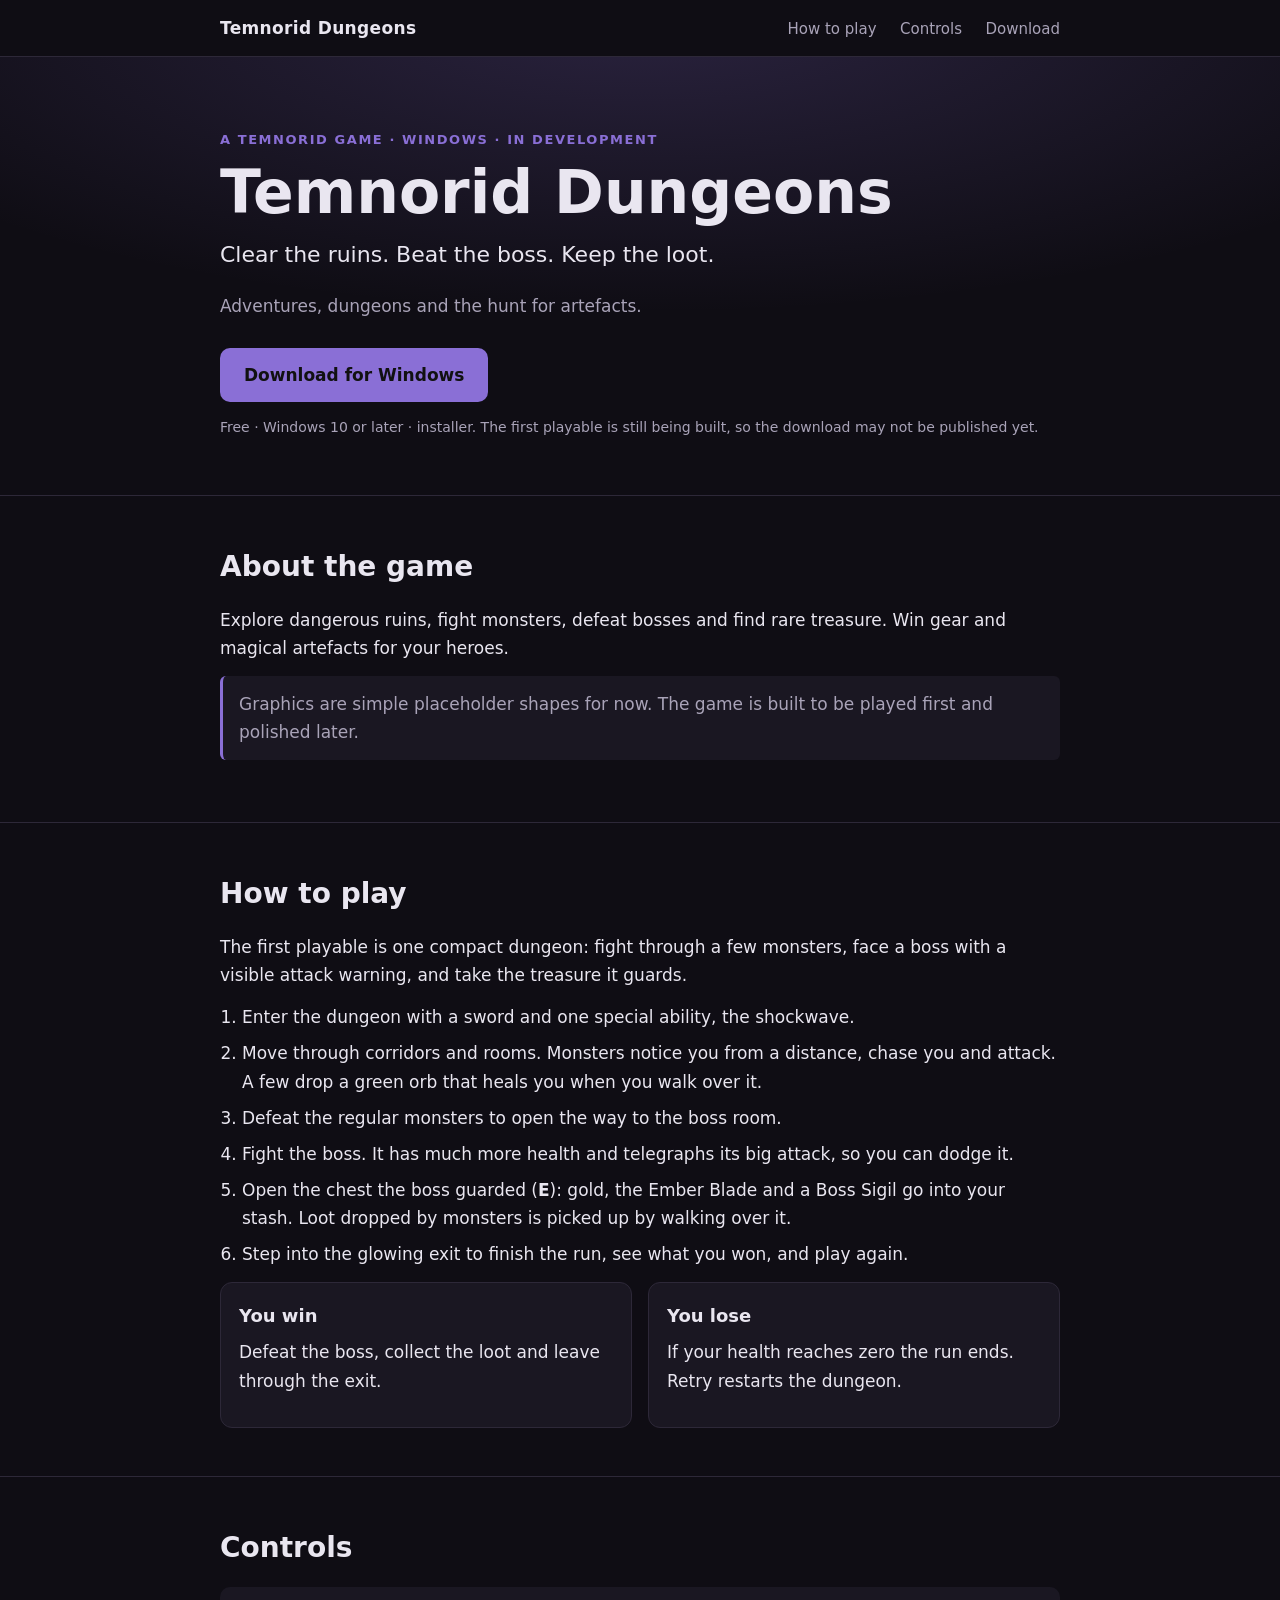
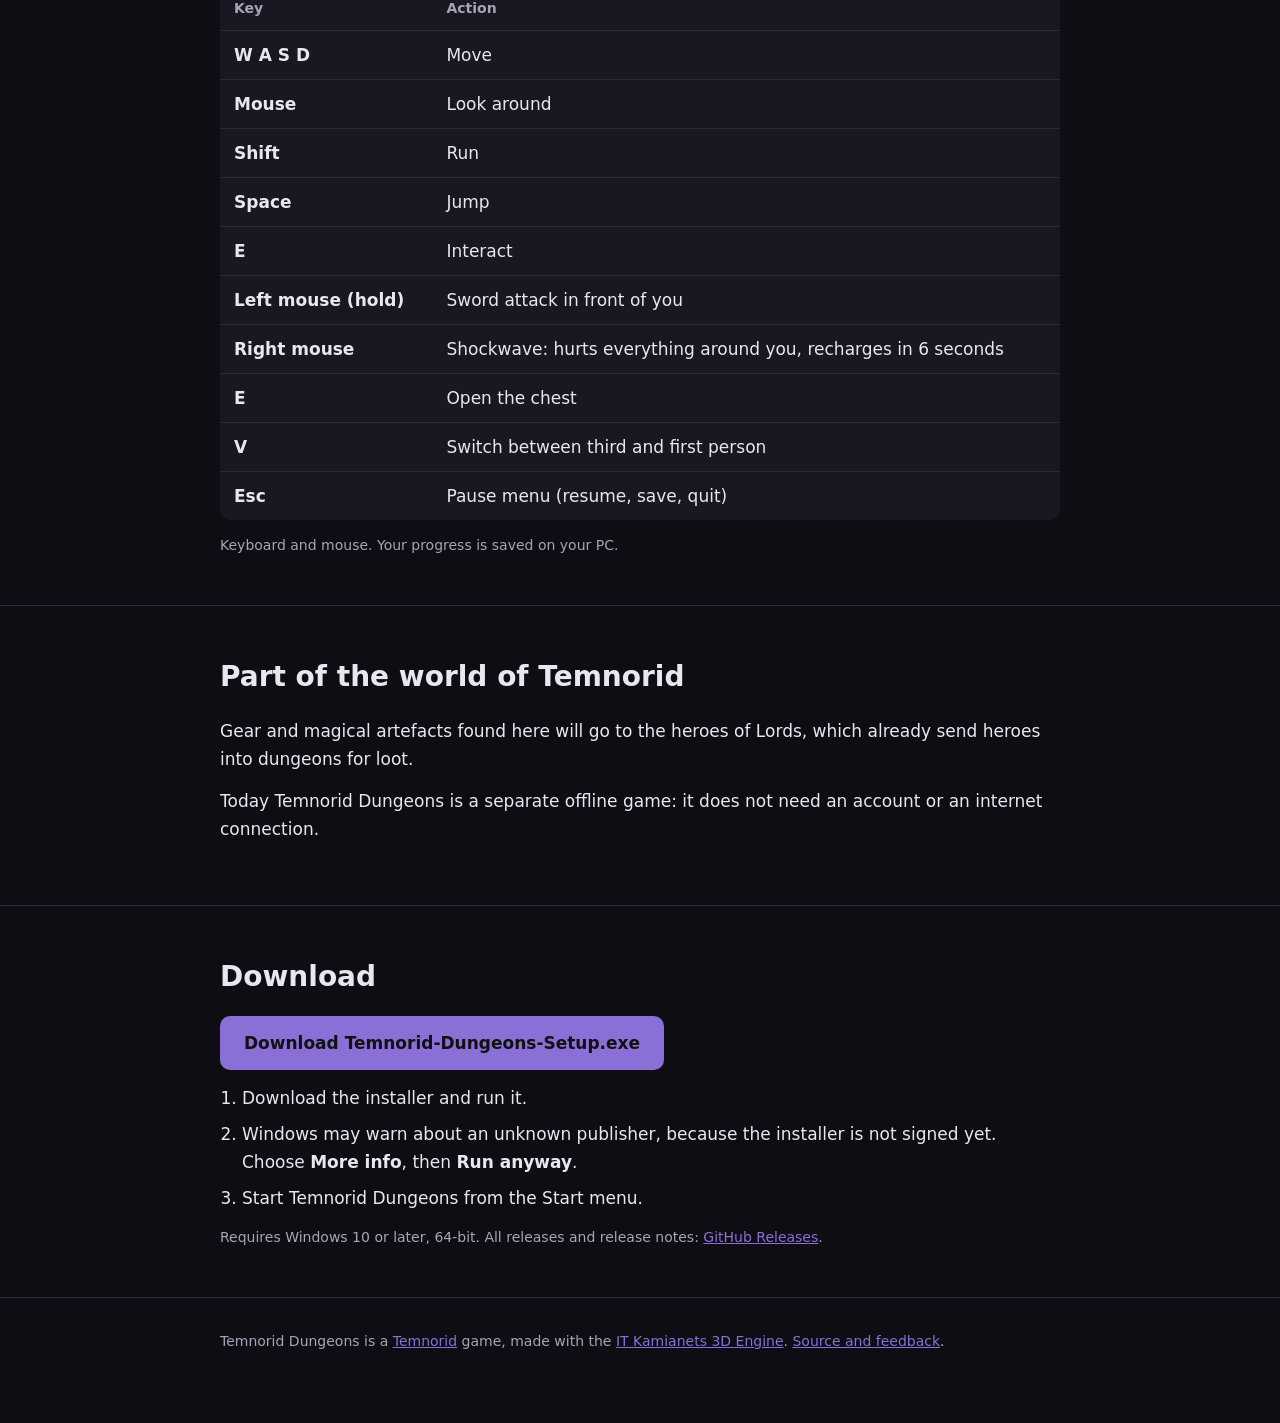
==== docs/index.html @ e93da43a "Build the dungeons MVP game" ====
<!doctype html>
<html lang="en">
<head>
	<meta charset="utf-8">
	<meta name="viewport" content="width=device-width, initial-scale=1">
	<title>Temnorid Dungeons</title>
	<meta name="description" content="Temnorid Dungeons: Explore dangerous ruins, fight monsters, defeat bosses and find rare treasure. Win gear and magical artefacts for your heroes.">
	<link rel="canonical" href="https://dungeons.temnorid.com/">
	<meta property="og:type" content="website">
	<meta property="og:title" content="Temnorid Dungeons">
	<meta property="og:description" content="Adventures, dungeons and the hunt for artefacts. Clear the ruins. Beat the boss. Keep the loot.">
	<meta property="og:url" content="https://dungeons.temnorid.com/">
	<meta name="theme-color" content="#0f0d14">
	<style>
		:root { --accent: #8a6fd6; --bg: #0f0d14; --panel: #1a1722; --line: #2d2838; --text: #e9e6f0; --muted: #a9a3b8; }
		* { box-sizing: border-box; }
		html { scroll-behavior: smooth; }
		body { margin: 0; background: var(--bg); color: var(--text); font: 17px/1.65 system-ui, -apple-system, "Segoe UI", Roboto, sans-serif; }
		a { color: var(--accent); }
		.wrap { max-width: 880px; margin: 0 auto; padding: 0 20px; }
		header.site { border-bottom: 1px solid var(--line); }
		header.site .wrap { display: flex; align-items: center; justify-content: space-between; padding-top: 14px; padding-bottom: 14px; }
		.brand { font-weight: 700; color: var(--text); text-decoration: none; letter-spacing: .02em; }
		nav a { margin-left: 18px; color: var(--muted); text-decoration: none; font-size: 15px; }
		nav a:hover { color: var(--text); }
		.hero { padding: 72px 0 56px; border-bottom: 1px solid var(--line); background: radial-gradient(900px 300px at 50% -10%, color-mix(in srgb, var(--accent) 22%, transparent), transparent); }
		.eyebrow { color: var(--accent); font-weight: 700; letter-spacing: .12em; text-transform: uppercase; font-size: 13px; margin: 0 0 10px; }
		h1 { font-size: clamp(36px, 7vw, 60px); line-height: 1.08; margin: 0 0 12px; }
		.tagline { font-size: 22px; color: var(--text); margin: 0 0 18px; }
		.lead { color: var(--muted); max-width: 640px; margin: 0 0 28px; }
		.btn { display: inline-block; background: var(--accent); color: #111; font-weight: 700; padding: 13px 24px; border-radius: 10px; text-decoration: none; }
		.btn:hover { filter: brightness(1.1); }
		.fine { color: var(--muted); font-size: 14px; margin: 14px 0 0; }
		section { padding: 48px 0; border-bottom: 1px solid var(--line); }
		h2 { font-size: 28px; margin: 0 0 16px; }
		h3 { font-size: 18px; margin: 28px 0 8px; }
		p { margin: 0 0 14px; }
		ol, ul { padding-left: 22px; margin: 0 0 14px; }
		li { margin-bottom: 8px; }
		table { width: 100%; border-collapse: collapse; background: var(--panel); border-radius: 10px; overflow: hidden; }
		th, td { text-align: left; padding: 10px 14px; border-bottom: 1px solid var(--line); }
		th { color: var(--muted); font-weight: 600; font-size: 14px; }
		tr:last-child td { border-bottom: 0; }
		td:first-child { white-space: nowrap; font-weight: 600; }
		.cards { display: grid; gap: 16px; grid-template-columns: repeat(auto-fit, minmax(240px, 1fr)); }
		.card { background: var(--panel); border: 1px solid var(--line); border-radius: 12px; padding: 18px; }
		.card h3 { margin-top: 0; }
		.note { background: var(--panel); border-left: 3px solid var(--accent); padding: 14px 16px; border-radius: 6px; color: var(--muted); }
		footer { padding: 32px 0 56px; color: var(--muted); font-size: 14px; }
		:focus-visible { outline: 2px solid var(--accent); outline-offset: 3px; }
		@media (max-width: 560px) { nav a:not(:last-child) { display: none; } }
	</style>
</head>
<body>
	<header class="site">
		<div class="wrap">
			<a class="brand" href="./">Temnorid Dungeons</a>
			<nav aria-label="Main">
				<a href="#play">How to play</a>
				<a href="#controls">Controls</a>
				<a href="#download">Download</a>
			</nav>
		</div>
	</header>

	<main>
		<div class="hero">
			<div class="wrap">
				<p class="eyebrow">A Temnorid game · Windows · in development</p>
				<h1>Temnorid Dungeons</h1>
				<p class="tagline">Clear the ruins. Beat the boss. Keep the loot.</p>
				<p class="lead">Adventures, dungeons and the hunt for artefacts.</p>
				<a class="btn" href="https://github.com/WebArtWork/dungeons.temnorid.com/releases/latest/download/Temnorid-Dungeons-Setup.exe">Download for Windows</a>
				<p class="fine">Free · Windows 10 or later · installer. The first playable is still being built, so the download may not be published yet.</p>
			</div>
		</div>

		<section id="about">
			<div class="wrap">
				<h2>About the game</h2>
				<p>Explore dangerous ruins, fight monsters, defeat bosses and find rare treasure. Win gear and magical artefacts for your heroes.</p>
				<p class="note">Graphics are simple placeholder shapes for now. The game is built to be played first and polished later.</p>
			</div>
		</section>

		<section id="play">
			<div class="wrap">
				<h2>How to play</h2>
				<p>The first playable is one compact dungeon: fight through a few monsters, face a boss with a visible attack warning, and take the treasure it guards.</p>
				<ol>
					<li>Enter the dungeon with a sword and one special ability, the shockwave.</li>
					<li>Move through corridors and rooms. Monsters notice you from a distance, chase you and attack. A few drop a green orb that heals you when you walk over it.</li>
					<li>Defeat the regular monsters to open the way to the boss room.</li>
					<li>Fight the boss. It has much more health and telegraphs its big attack, so you can dodge it.</li>
					<li>Open the chest the boss guarded (<strong>E</strong>): gold, the Ember Blade and a Boss Sigil go into your stash. Loot dropped by monsters is picked up by walking over it.</li>
					<li>Step into the glowing exit to finish the run, see what you won, and play again.</li>
				</ol>
				<div class="cards">
					<div class="card"><h3>You win</h3><p>Defeat the boss, collect the loot and leave through the exit.</p></div>
					<div class="card"><h3>You lose</h3><p>If your health reaches zero the run ends. Retry restarts the dungeon.</p></div>
				</div>
			</div>
		</section>

		<section id="controls">
			<div class="wrap">
				<h2>Controls</h2>
				<table>
					<thead><tr><th>Key</th><th>Action</th></tr></thead>
					<tbody>
						<tr><td>W A S D</td><td>Move</td></tr>
						<tr><td>Mouse</td><td>Look around</td></tr>
						<tr><td>Shift</td><td>Run</td></tr>
						<tr><td>Space</td><td>Jump</td></tr>
						<tr><td>E</td><td>Interact</td></tr>
						<tr><td>Left mouse (hold)</td><td>Sword attack in front of you</td></tr>
						<tr><td>Right mouse</td><td>Shockwave: hurts everything around you, recharges in 6 seconds</td></tr><tr><td>E</td><td>Open the chest</td></tr><tr><td>V</td><td>Switch between third and first person</td></tr>
						<tr><td>Esc</td><td>Pause menu (resume, save, quit)</td></tr>
					</tbody>
				</table>
				<p class="fine">Keyboard and mouse. Your progress is saved on your PC.</p>
			</div>
		</section>

		<section id="lords">
			<div class="wrap">
				<h2>Part of the world of Temnorid</h2>
				<p>Gear and magical artefacts found here will go to the heroes of Lords, which already send heroes into dungeons for loot.</p>
				<p>Today Temnorid Dungeons is a separate offline game: it does not need an account or an internet connection.</p>
			</div>
		</section>

		<section id="download">
			<div class="wrap">
				<h2>Download</h2>
				<p><a class="btn" href="https://github.com/WebArtWork/dungeons.temnorid.com/releases/latest/download/Temnorid-Dungeons-Setup.exe">Download Temnorid-Dungeons-Setup.exe</a></p>
				<ol>
					<li>Download the installer and run it.</li>
					<li>Windows may warn about an unknown publisher, because the installer is not signed yet. Choose <strong>More info</strong>, then <strong>Run anyway</strong>.</li>
					<li>Start Temnorid Dungeons from the Start menu.</li>
				</ol>
				<p class="fine">Requires Windows 10 or later, 64-bit. All releases and release notes: <a href="https://github.com/WebArtWork/dungeons.temnorid.com/releases">GitHub Releases</a>.</p>
			</div>
		</section>
	</main>

	<footer>
		<div class="wrap">
			<p>Temnorid Dungeons is a <a href="https://temnorid.com">Temnorid</a> game, made with the <a href="https://3d.itkamianets.com">IT Kamianets 3D Engine</a>. <a href="https://github.com/WebArtWork/dungeons.temnorid.com">Source and feedback</a>.</p>
		</div>
	</footer>
</body>
</html>
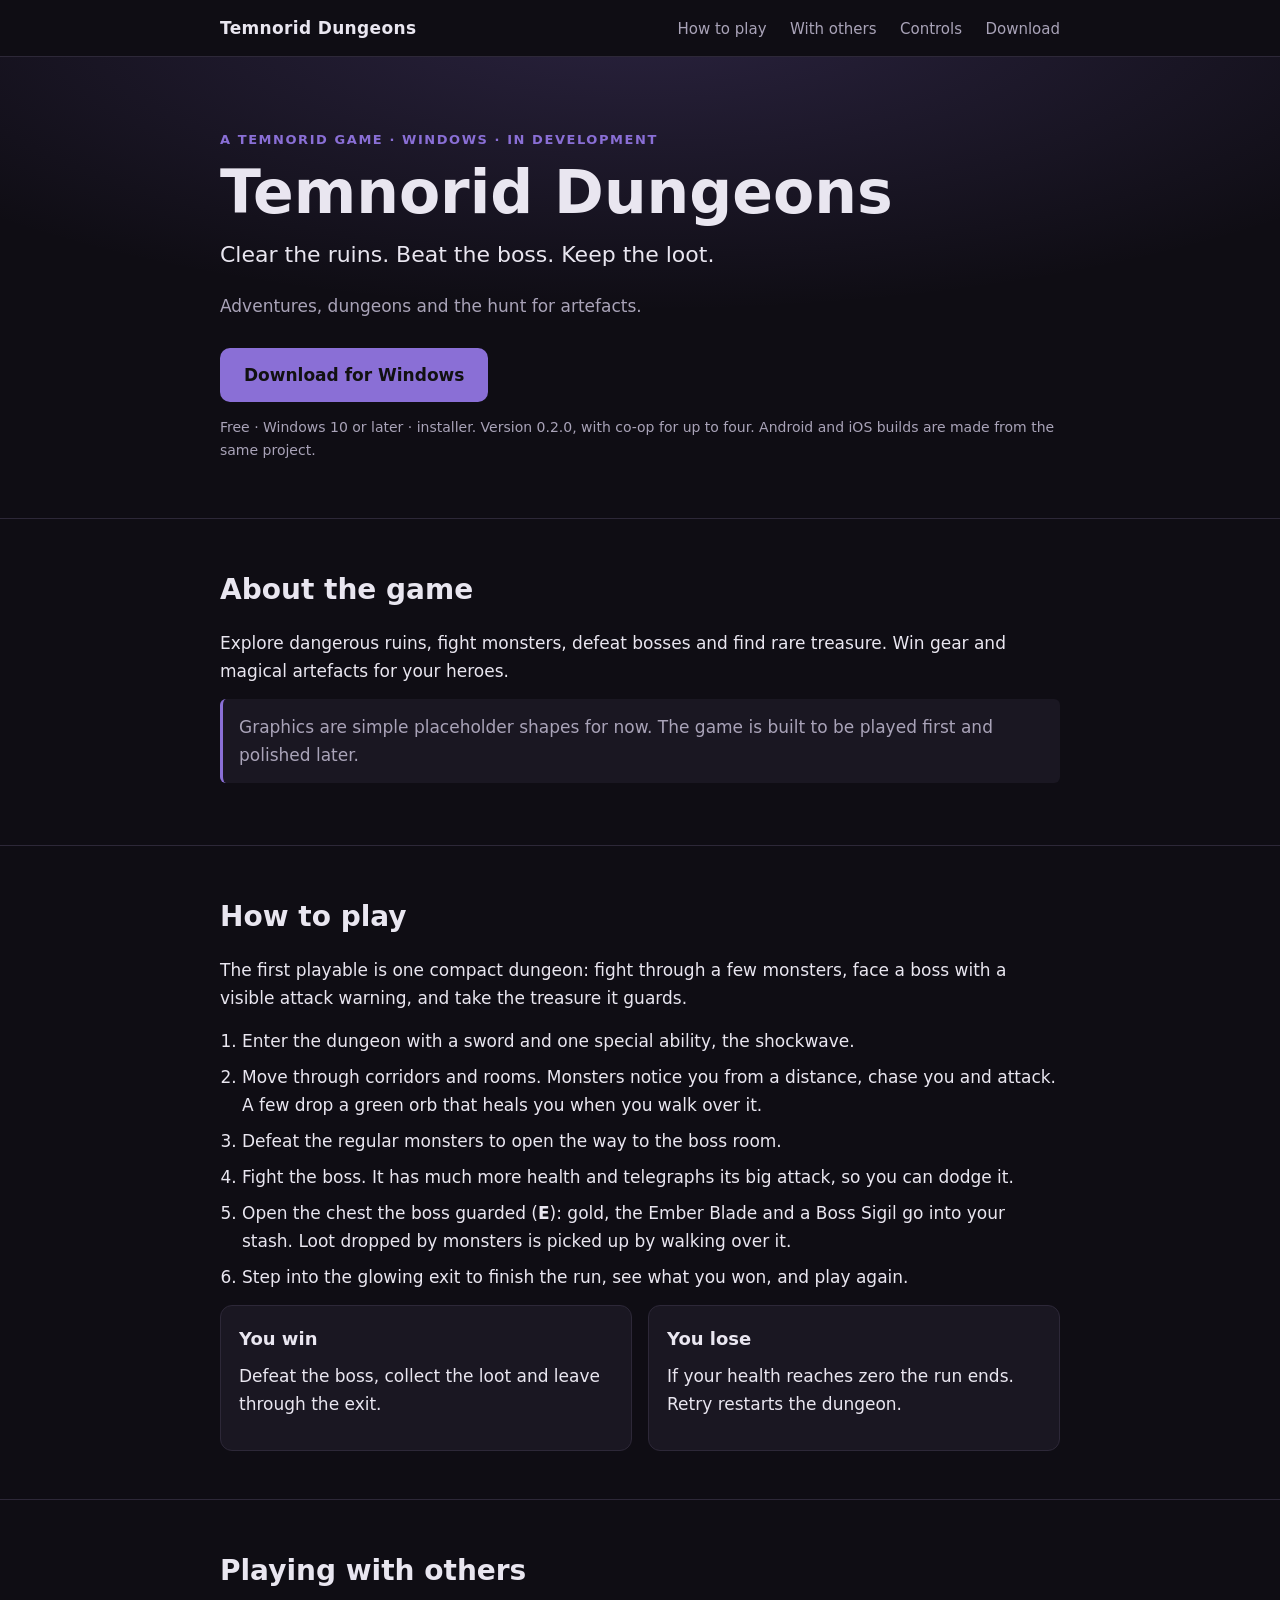
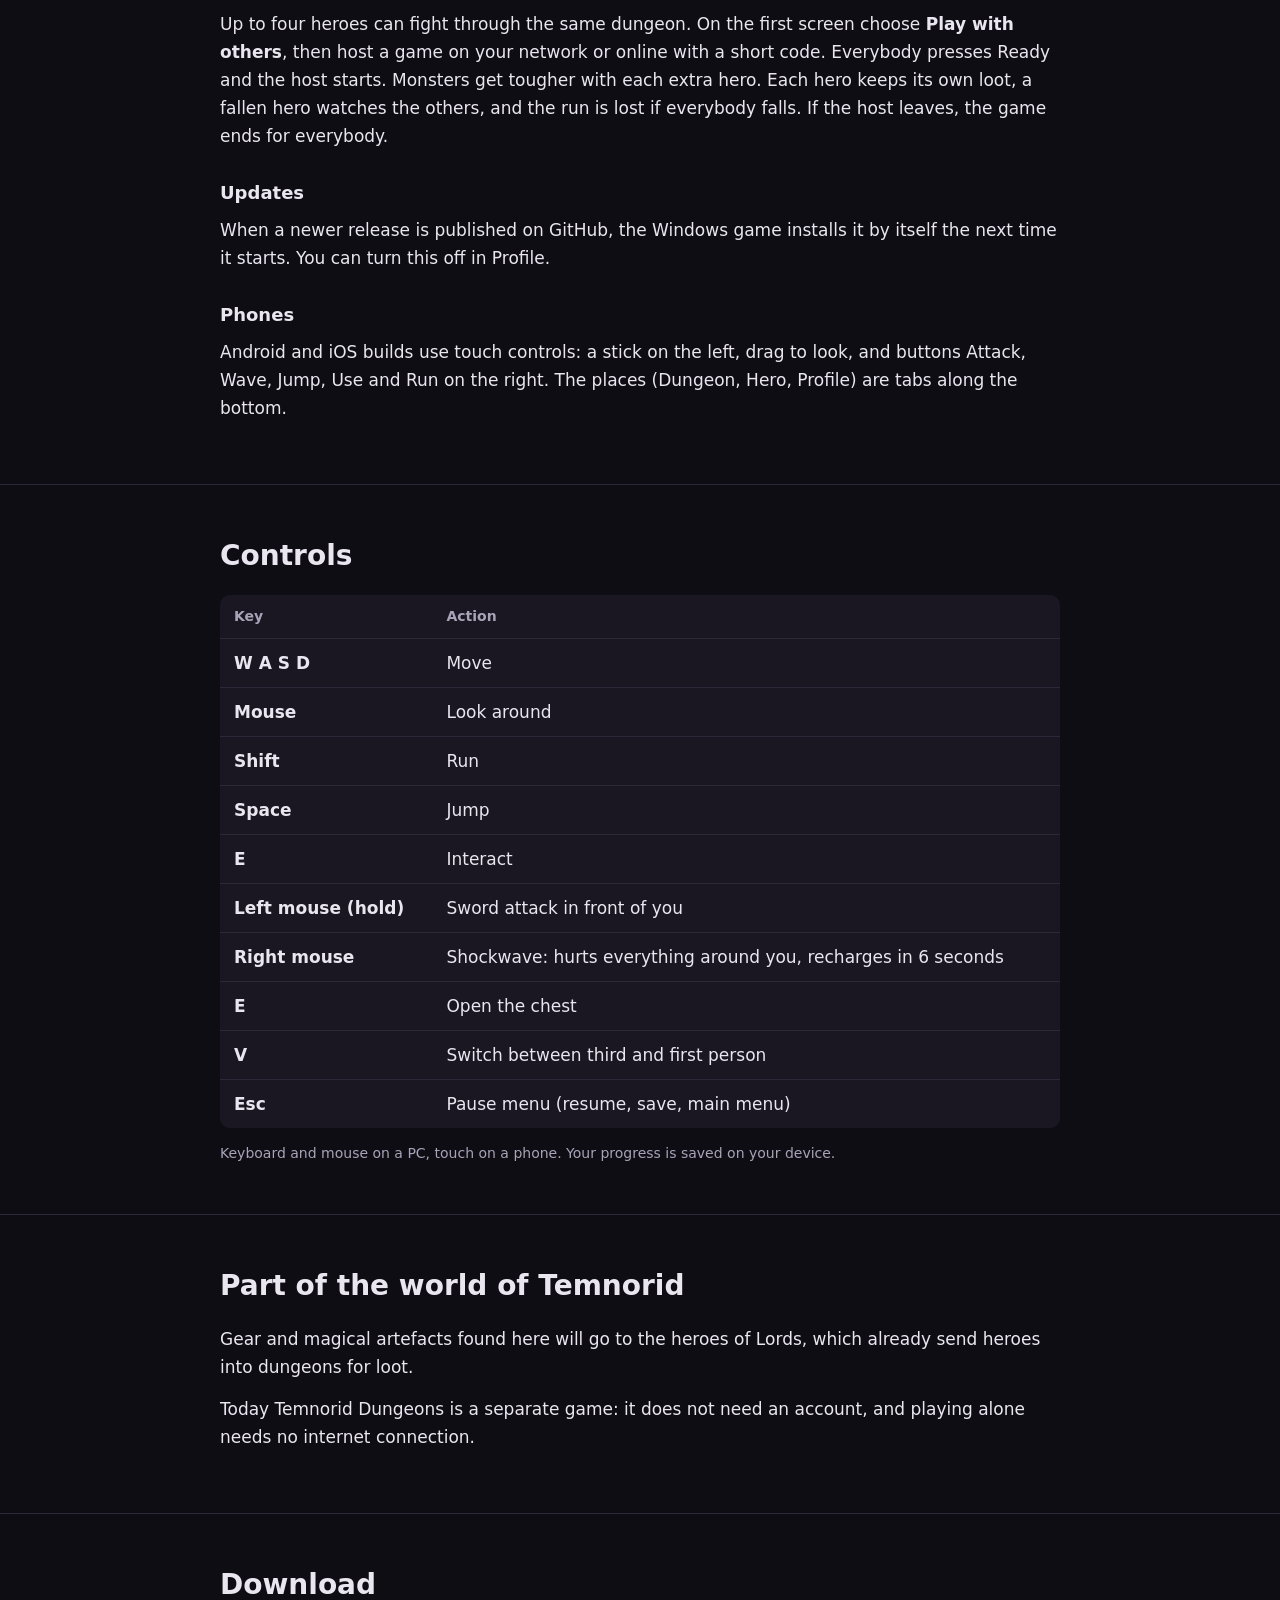
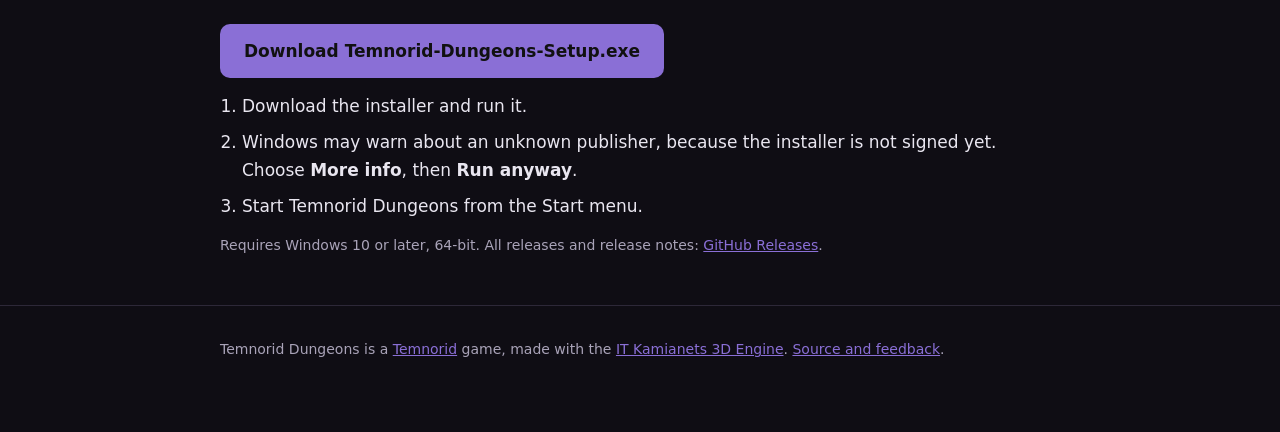
==== commit 56054eed: "0.2.0: Lords-style Boot, Menu and in-game bars, online play with others, touch controls for phones, " ====
--- a/docs/index.html
+++ b/docs/index.html
@@ -57,6 +57,7 @@
 			<a class="brand" href="./">Temnorid Dungeons</a>
 			<nav aria-label="Main">
 				<a href="#play">How to play</a>
+				<a href="#together">With others</a>
 				<a href="#controls">Controls</a>
 				<a href="#download">Download</a>
 			</nav>
@@ -71,7 +72,7 @@
 				<p class="tagline">Clear the ruins. Beat the boss. Keep the loot.</p>
 				<p class="lead">Adventures, dungeons and the hunt for artefacts.</p>
 				<a class="btn" href="https://github.com/WebArtWork/dungeons.temnorid.com/releases/latest/download/Temnorid-Dungeons-Setup.exe">Download for Windows</a>
-				<p class="fine">Free · Windows 10 or later · installer. The first playable is still being built, so the download may not be published yet.</p>
+				<p class="fine">Free · Windows 10 or later · installer. Version 0.2.0, with co-op for up to four. Android and iOS builds are made from the same project.</p>
 			</div>
 		</div>
 
@@ -102,6 +103,17 @@
 			</div>
 		</section>
 
+		<section id="together">
+			<div class="wrap">
+				<h2>Playing with others</h2>
+				<p>Up to four heroes can fight through the same dungeon. On the first screen choose <strong>Play with others</strong>, then host a game on your network or online with a short code. Everybody presses Ready and the host starts. Monsters get tougher with each extra hero. Each hero keeps its own loot, a fallen hero watches the others, and the run is lost if everybody falls. If the host leaves, the game ends for everybody.</p>
+				<h3>Updates</h3>
+				<p>When a newer release is published on GitHub, the Windows game installs it by itself the next time it starts. You can turn this off in Profile.</p>
+				<h3>Phones</h3>
+				<p>Android and iOS builds use touch controls: a stick on the left, drag to look, and buttons Attack, Wave, Jump, Use and Run on the right. The places (Dungeon, Hero, Profile) are tabs along the bottom.</p>
+			</div>
+		</section>
+
 		<section id="controls">
 			<div class="wrap">
 				<h2>Controls</h2>
@@ -115,10 +127,10 @@
 						<tr><td>E</td><td>Interact</td></tr>
 						<tr><td>Left mouse (hold)</td><td>Sword attack in front of you</td></tr>
 						<tr><td>Right mouse</td><td>Shockwave: hurts everything around you, recharges in 6 seconds</td></tr><tr><td>E</td><td>Open the chest</td></tr><tr><td>V</td><td>Switch between third and first person</td></tr>
-						<tr><td>Esc</td><td>Pause menu (resume, save, quit)</td></tr>
+						<tr><td>Esc</td><td>Pause menu (resume, save, main menu)</td></tr>
 					</tbody>
 				</table>
-				<p class="fine">Keyboard and mouse. Your progress is saved on your PC.</p>
+				<p class="fine">Keyboard and mouse on a PC, touch on a phone. Your progress is saved on your device.</p>
 			</div>
 		</section>
 
@@ -126,7 +138,7 @@
 			<div class="wrap">
 				<h2>Part of the world of Temnorid</h2>
 				<p>Gear and magical artefacts found here will go to the heroes of Lords, which already send heroes into dungeons for loot.</p>
-				<p>Today Temnorid Dungeons is a separate offline game: it does not need an account or an internet connection.</p>
+				<p>Today Temnorid Dungeons is a separate game: it does not need an account, and playing alone needs no internet connection.</p>
 			</div>
 		</section>
 
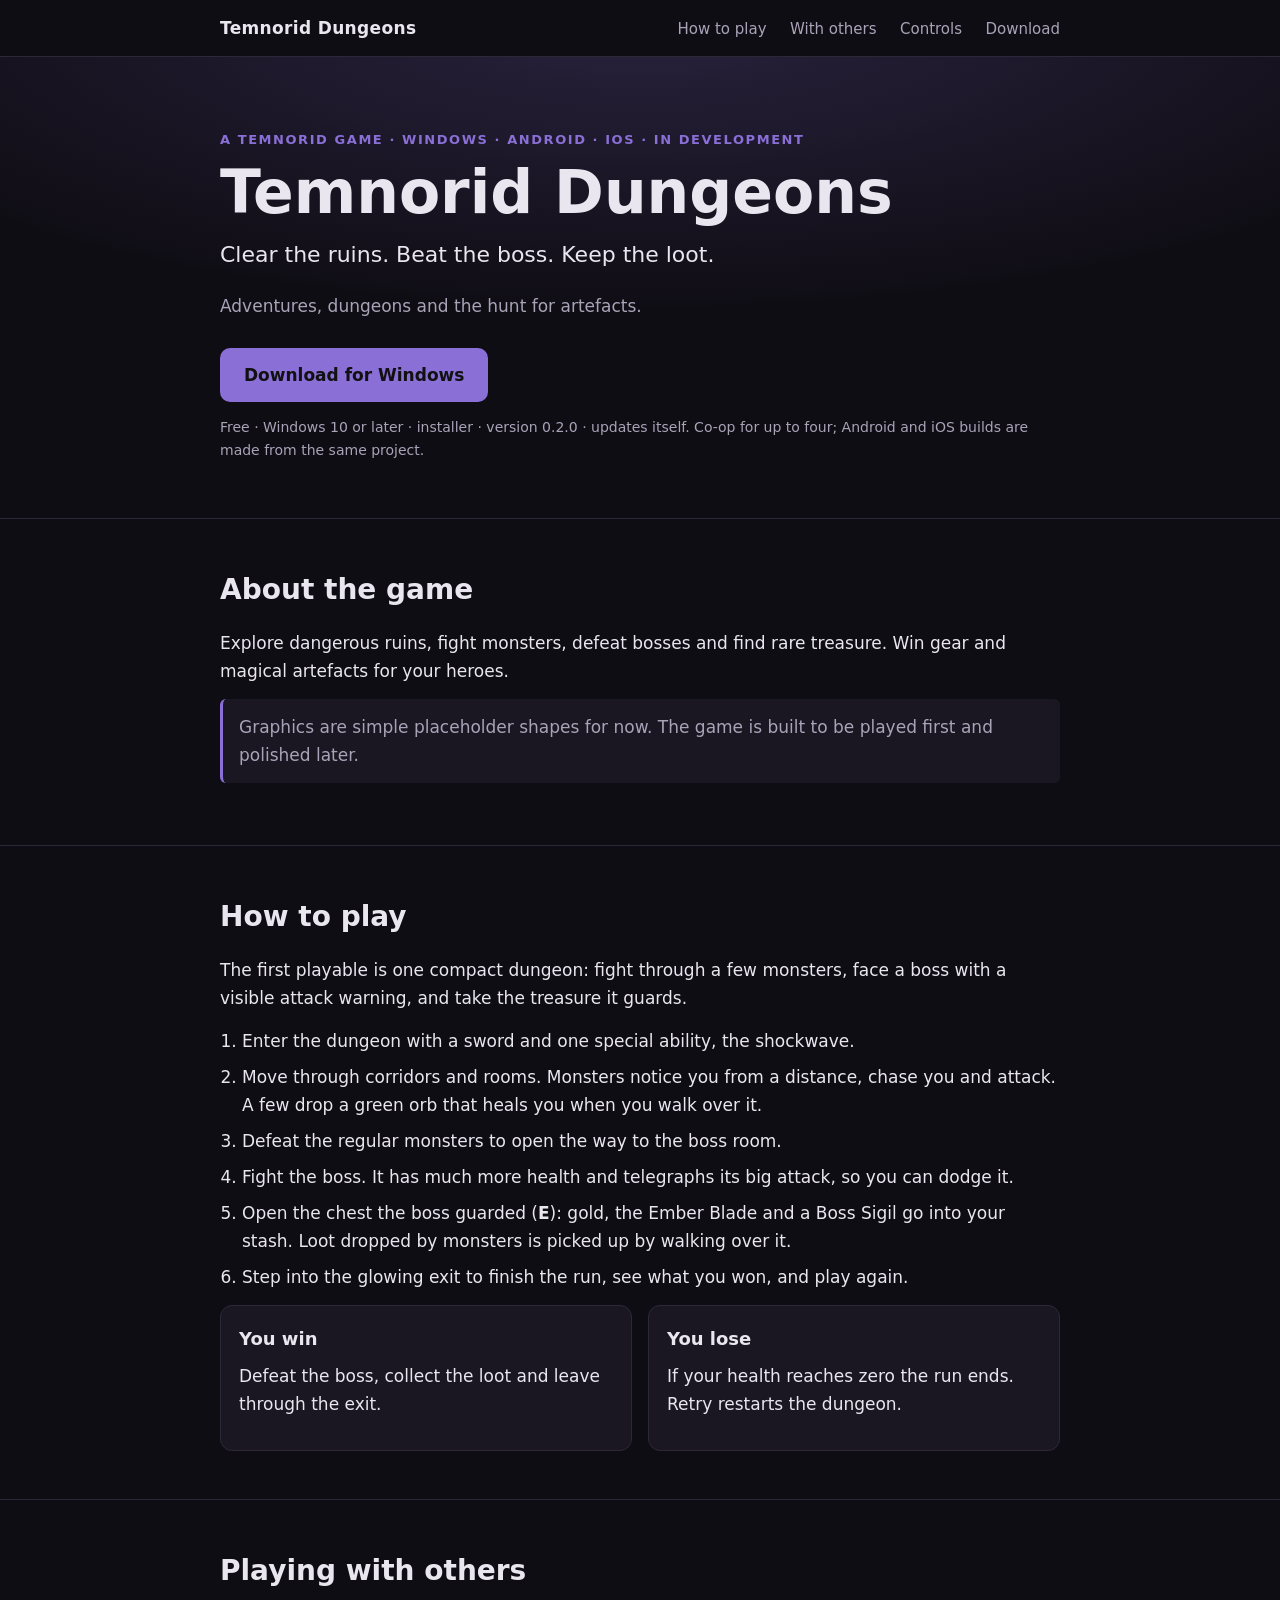
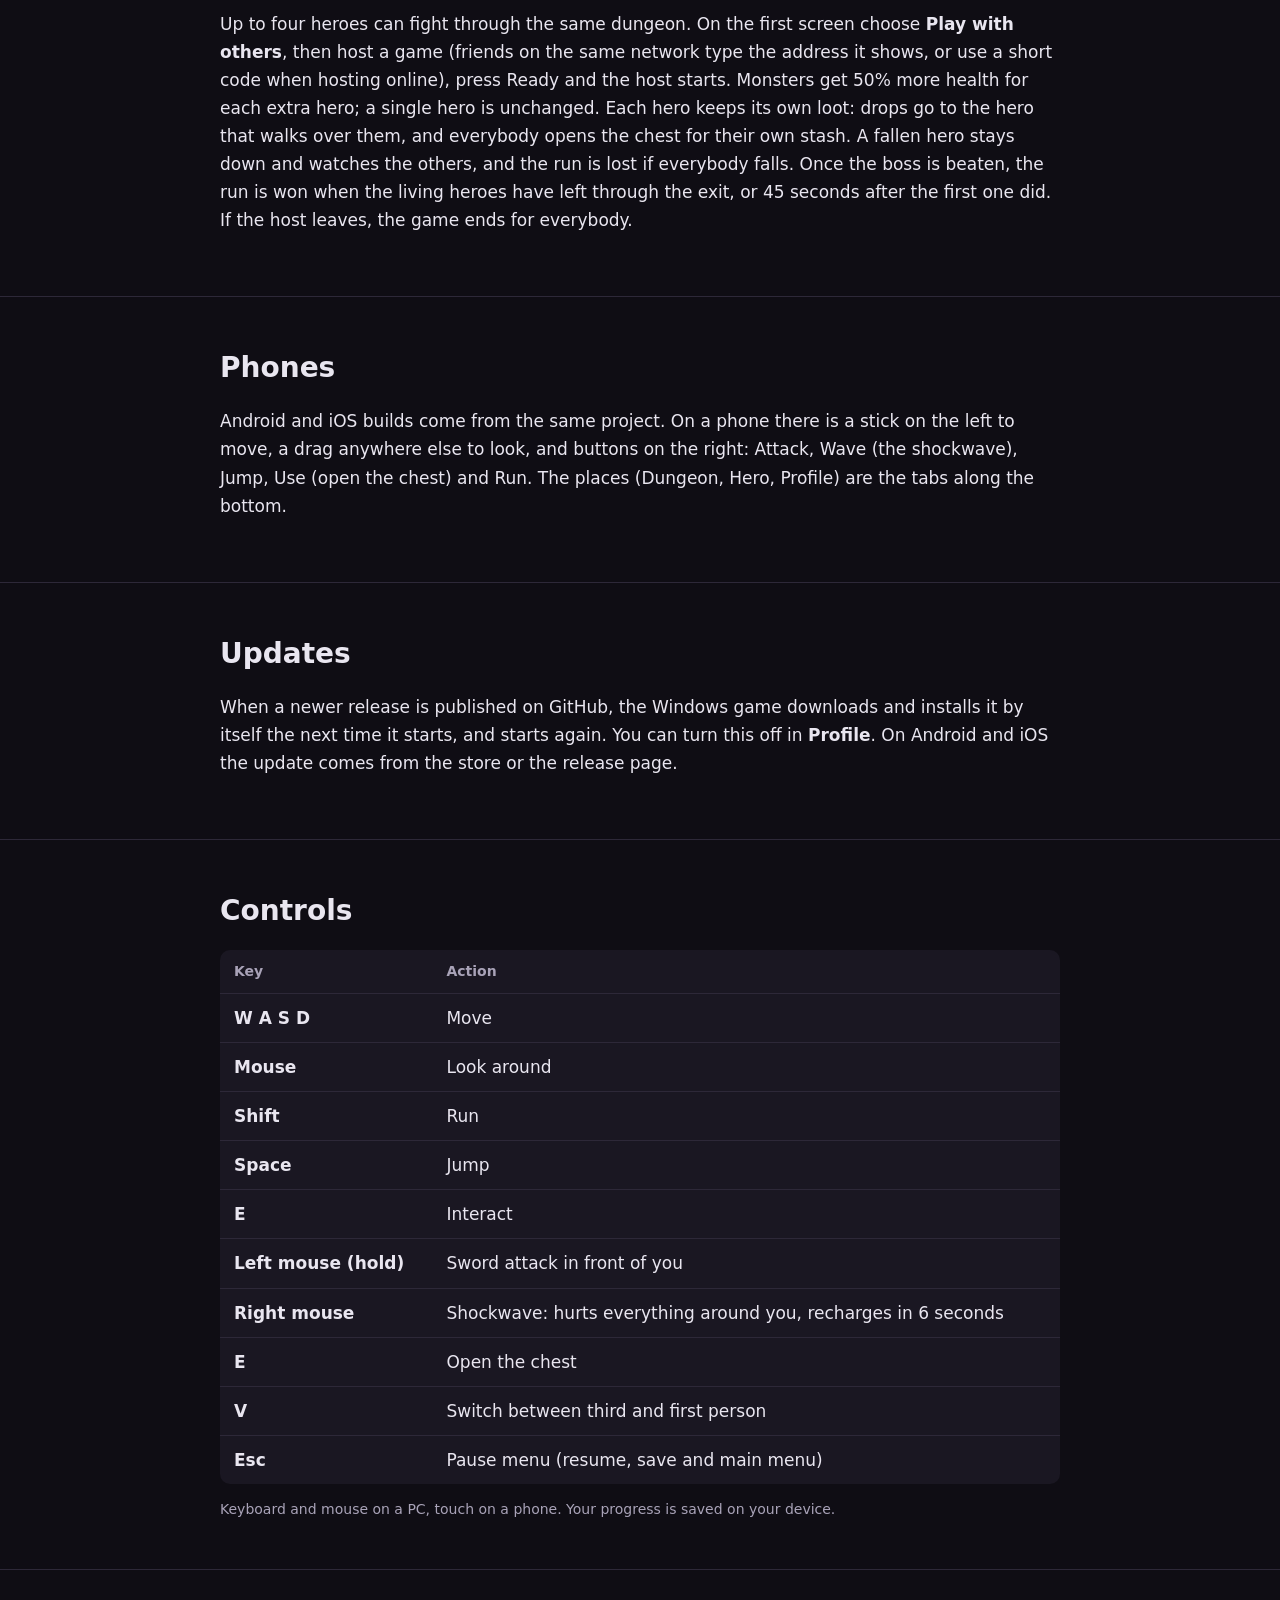
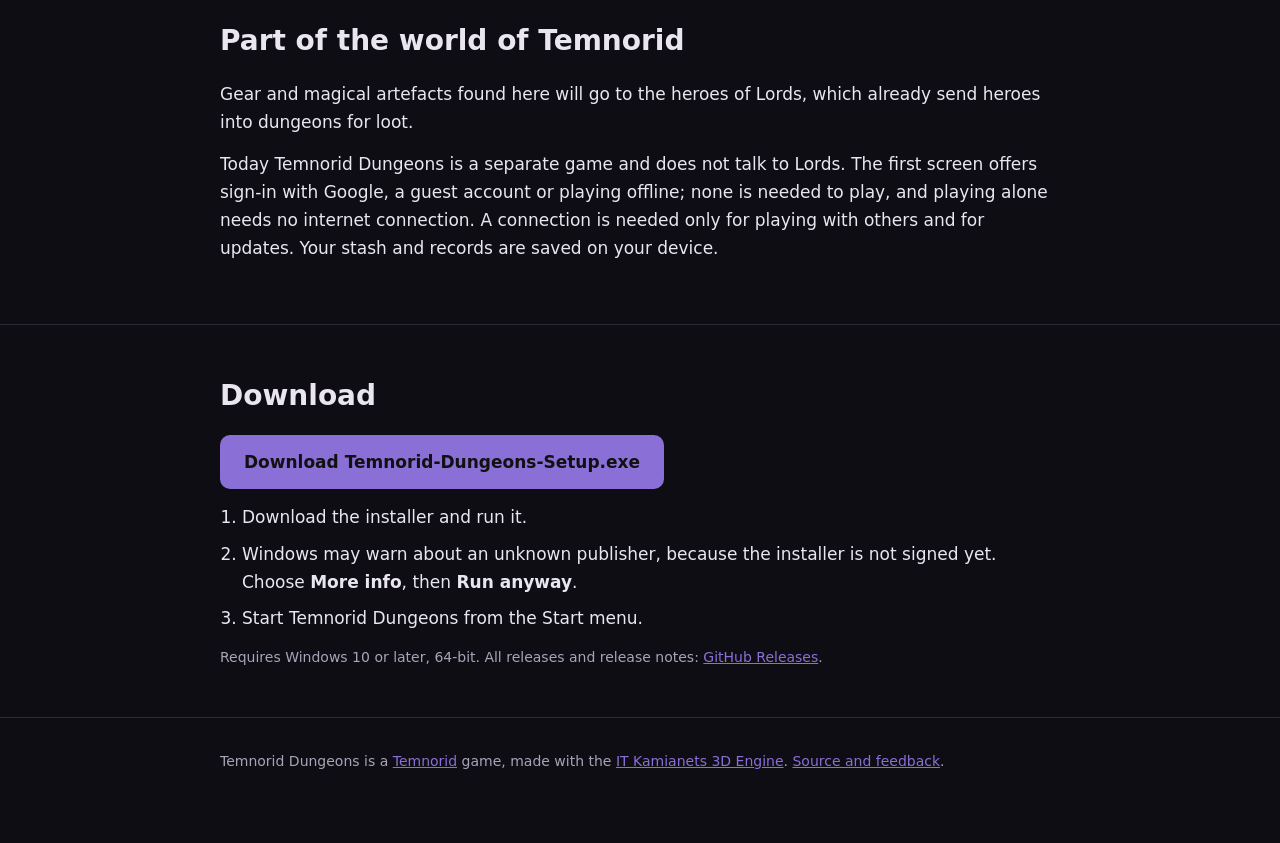
==== commit bdab79c5: "Docs page: describe the current menu, online play, phones, updates and sign-in" ====
--- a/docs/index.html
+++ b/docs/index.html
@@ -67,12 +67,12 @@
 	<main>
 		<div class="hero">
 			<div class="wrap">
-				<p class="eyebrow">A Temnorid game · Windows · in development</p>
+				<p class="eyebrow">A Temnorid game · Windows · Android · iOS · in development</p>
 				<h1>Temnorid Dungeons</h1>
 				<p class="tagline">Clear the ruins. Beat the boss. Keep the loot.</p>
 				<p class="lead">Adventures, dungeons and the hunt for artefacts.</p>
 				<a class="btn" href="https://github.com/WebArtWork/dungeons.temnorid.com/releases/latest/download/Temnorid-Dungeons-Setup.exe">Download for Windows</a>
-				<p class="fine">Free · Windows 10 or later · installer. Version 0.2.0, with co-op for up to four. Android and iOS builds are made from the same project.</p>
+				<p class="fine">Free · Windows 10 or later · installer · version 0.2.0 · updates itself. Co-op for up to four; Android and iOS builds are made from the same project.</p>
 			</div>
 		</div>
 
@@ -106,11 +106,21 @@
 		<section id="together">
 			<div class="wrap">
 				<h2>Playing with others</h2>
-				<p>Up to four heroes can fight through the same dungeon. On the first screen choose <strong>Play with others</strong>, then host a game on your network or online with a short code. Everybody presses Ready and the host starts. Monsters get tougher with each extra hero. Each hero keeps its own loot, a fallen hero watches the others, and the run is lost if everybody falls. If the host leaves, the game ends for everybody.</p>
-				<h3>Updates</h3>
-				<p>When a newer release is published on GitHub, the Windows game installs it by itself the next time it starts. You can turn this off in Profile.</p>
-				<h3>Phones</h3>
-				<p>Android and iOS builds use touch controls: a stick on the left, drag to look, and buttons Attack, Wave, Jump, Use and Run on the right. The places (Dungeon, Hero, Profile) are tabs along the bottom.</p>
+				<p>Up to four heroes can fight through the same dungeon. On the first screen choose <strong>Play with others</strong>, then host a game (friends on the same network type the address it shows, or use a short code when hosting online), press Ready and the host starts. Monsters get 50% more health for each extra hero; a single hero is unchanged. Each hero keeps its own loot: drops go to the hero that walks over them, and everybody opens the chest for their own stash. A fallen hero stays down and watches the others, and the run is lost if everybody falls. Once the boss is beaten, the run is won when the living heroes have left through the exit, or 45 seconds after the first one did. If the host leaves, the game ends for everybody.</p>
+			</div>
+		</section>
+
+		<section id="phones">
+			<div class="wrap">
+				<h2>Phones</h2>
+				<p>Android and iOS builds come from the same project. On a phone there is a stick on the left to move, a drag anywhere else to look, and buttons on the right: Attack, Wave (the shockwave), Jump, Use (open the chest) and Run. The places (Dungeon, Hero, Profile) are the tabs along the bottom.</p>
+			</div>
+		</section>
+
+		<section id="updates">
+			<div class="wrap">
+				<h2>Updates</h2>
+				<p>When a newer release is published on GitHub, the Windows game downloads and installs it by itself the next time it starts, and starts again. You can turn this off in <strong>Profile</strong>. On Android and iOS the update comes from the store or the release page.</p>
 			</div>
 		</section>
 
@@ -127,7 +137,7 @@
 						<tr><td>E</td><td>Interact</td></tr>
 						<tr><td>Left mouse (hold)</td><td>Sword attack in front of you</td></tr>
 						<tr><td>Right mouse</td><td>Shockwave: hurts everything around you, recharges in 6 seconds</td></tr><tr><td>E</td><td>Open the chest</td></tr><tr><td>V</td><td>Switch between third and first person</td></tr>
-						<tr><td>Esc</td><td>Pause menu (resume, save, main menu)</td></tr>
+						<tr><td>Esc</td><td>Pause menu (resume, save and main menu)</td></tr>
 					</tbody>
 				</table>
 				<p class="fine">Keyboard and mouse on a PC, touch on a phone. Your progress is saved on your device.</p>
@@ -138,7 +148,7 @@
 			<div class="wrap">
 				<h2>Part of the world of Temnorid</h2>
 				<p>Gear and magical artefacts found here will go to the heroes of Lords, which already send heroes into dungeons for loot.</p>
-				<p>Today Temnorid Dungeons is a separate game: it does not need an account, and playing alone needs no internet connection.</p>
+				<p>Today Temnorid Dungeons is a separate game and does not talk to Lords. The first screen offers sign-in with Google, a guest account or playing offline; none is needed to play, and playing alone needs no internet connection. A connection is needed only for playing with others and for updates. Your stash and records are saved on your device.</p>
 			</div>
 		</section>
 
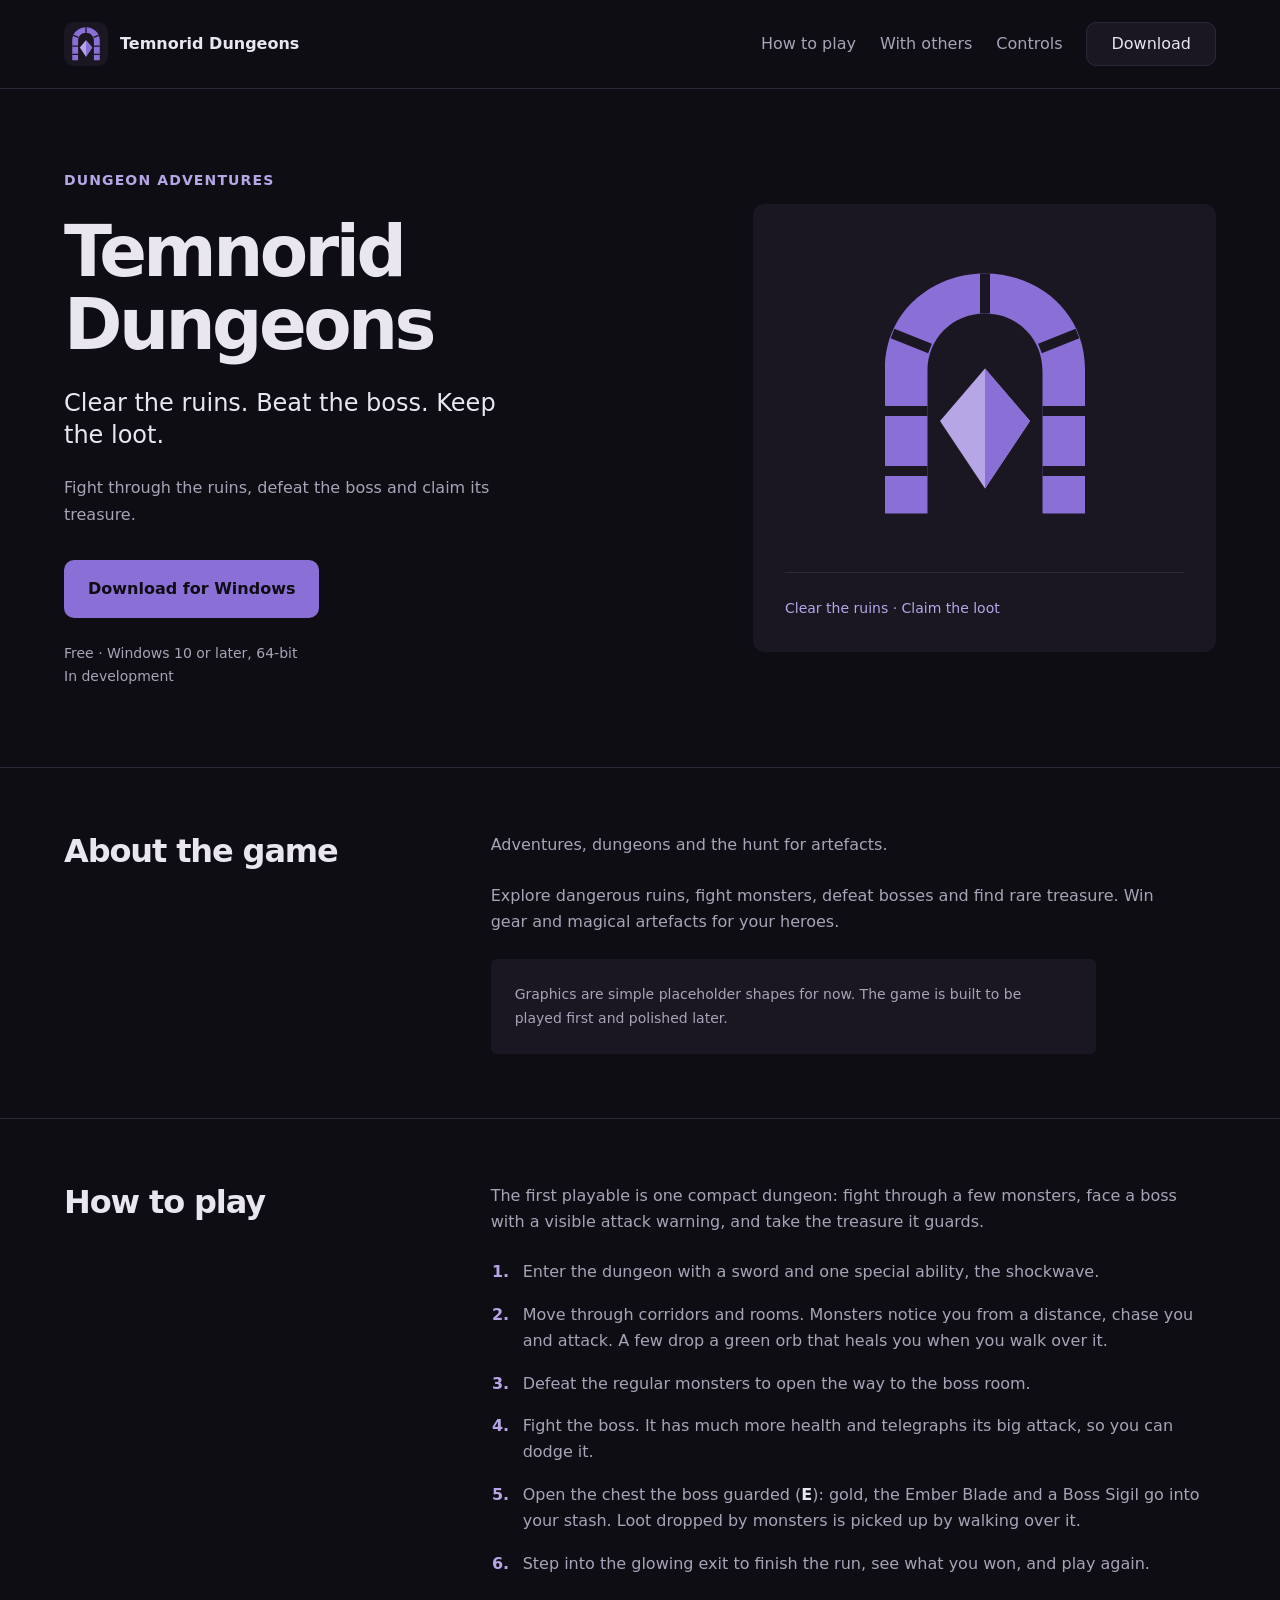
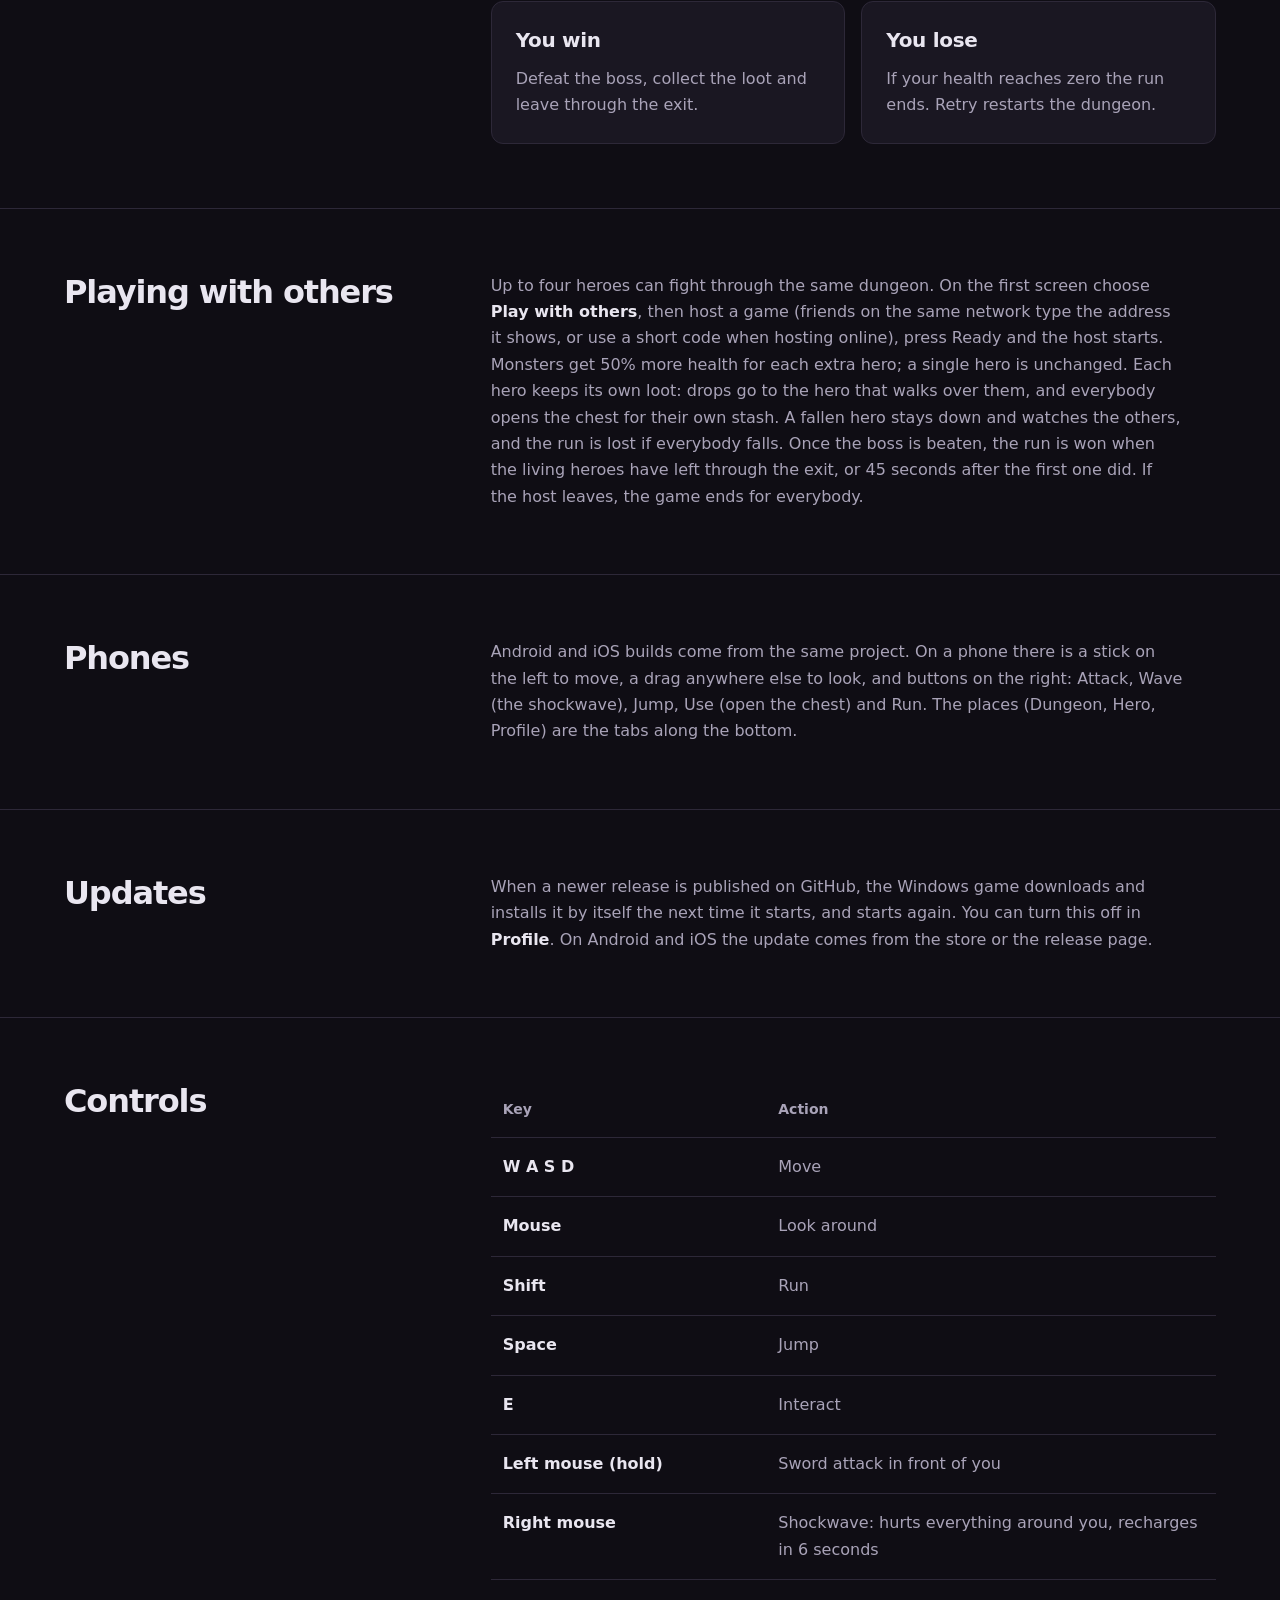
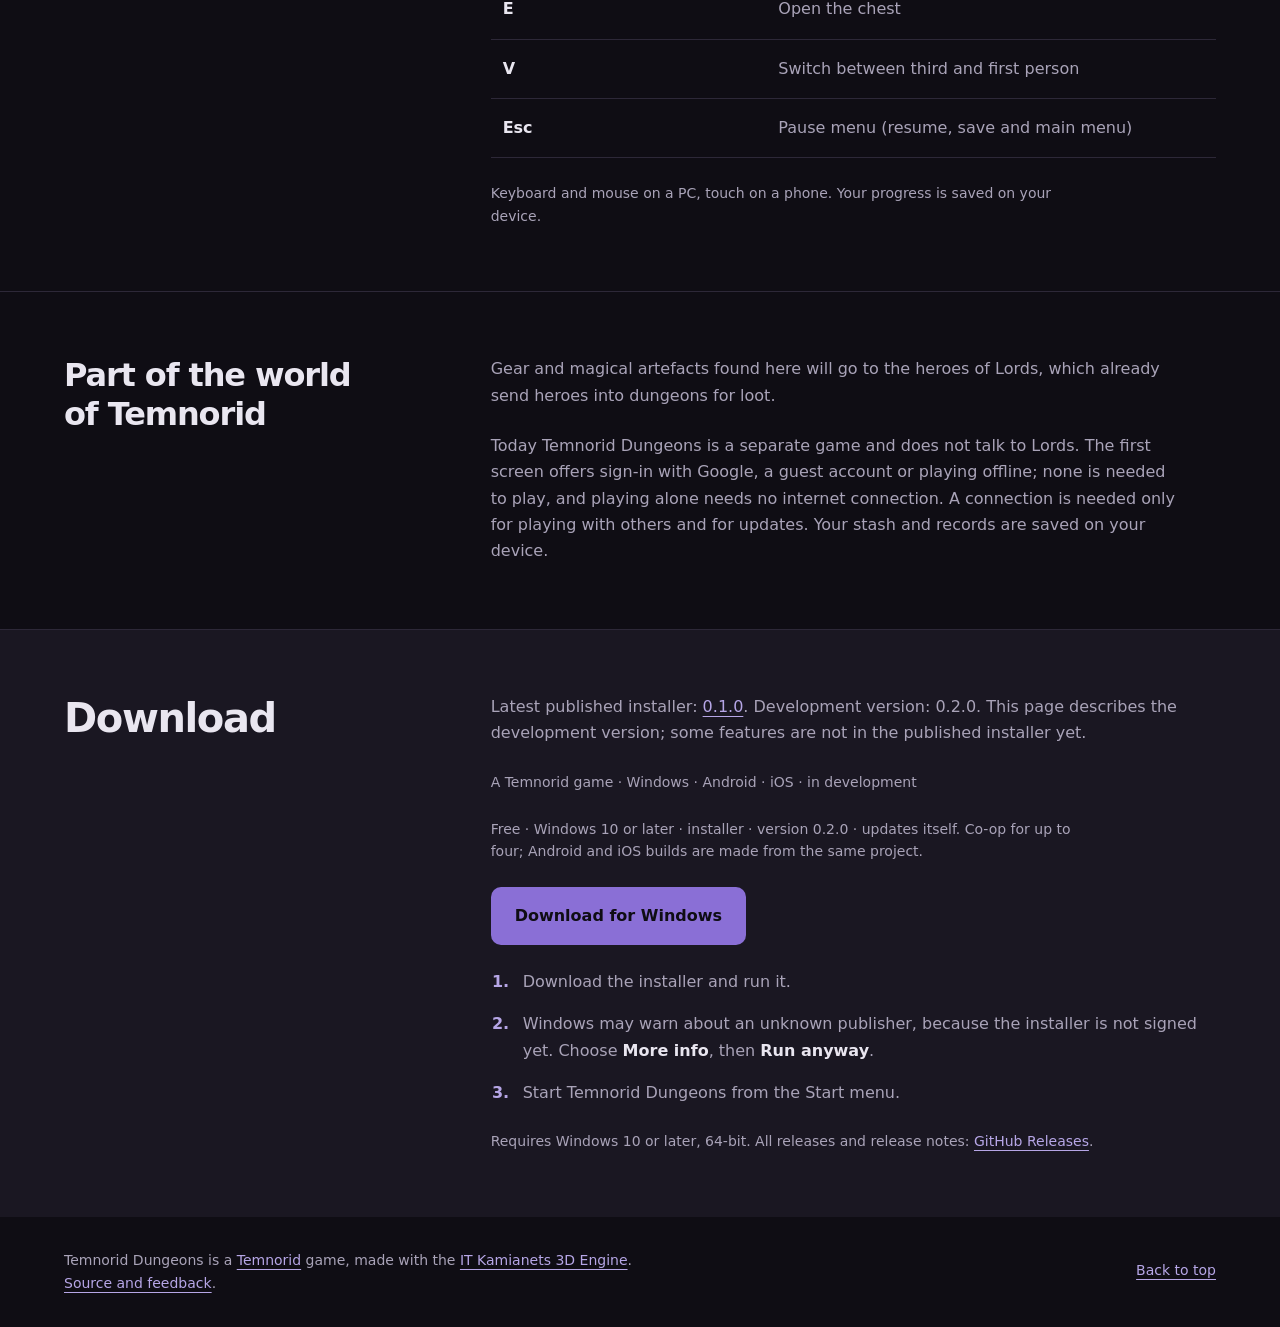
==== commit a7b49924: "Improve dungeons website SEO, branding and responsive design" ====
--- a/docs/index.html
+++ b/docs/index.html
@@ -4,57 +4,95 @@
 	<meta charset="utf-8">
 	<meta name="viewport" content="width=device-width, initial-scale=1">
 	<title>Temnorid Dungeons</title>
-	<meta name="description" content="Temnorid Dungeons: Explore dangerous ruins, fight monsters, defeat bosses and find rare treasure. Win gear and magical artefacts for your heroes.">
+	<meta name="description" content="Explore ruins, fight monsters and defeat the boss in Temnorid Dungeons. Collect gold and artefacts, solo or with up to three friends on Windows.">
 	<link rel="canonical" href="https://dungeons.temnorid.com/">
+	<link rel="icon" href="/favicon.ico" sizes="16x16 32x32 48x48">
+	<link rel="icon" type="image/png" href="/favicon.png" sizes="48x48">
+	<link rel="icon" type="image/svg+xml" href="/favicon.svg" sizes="any">
+	<link rel="apple-touch-icon" href="/apple-touch-icon.png" sizes="180x180">
 	<meta property="og:type" content="website">
+	<meta property="og:site_name" content="Temnorid Dungeons">
 	<meta property="og:title" content="Temnorid Dungeons">
-	<meta property="og:description" content="Adventures, dungeons and the hunt for artefacts. Clear the ruins. Beat the boss. Keep the loot.">
+	<meta property="og:description" content="Explore ruins, fight monsters and defeat the boss in Temnorid Dungeons. Collect gold and artefacts, solo or with up to three friends on Windows.">
 	<meta property="og:url" content="https://dungeons.temnorid.com/">
+	<meta property="og:locale" content="en_US">
+	<meta property="og:image" content="https://dungeons.temnorid.com/seo-image.png">
+	<meta property="og:image:type" content="image/png">
+	<meta property="og:image:width" content="1200">
+	<meta property="og:image:height" content="630">
+	<meta property="og:image:alt" content="Temnorid Dungeons — Clear the ruins · Claim the loot">
+	<meta name="twitter:card" content="summary_large_image">
+	<meta name="twitter:title" content="Temnorid Dungeons">
+	<meta name="twitter:description" content="Explore ruins, fight monsters and defeat the boss in Temnorid Dungeons. Collect gold and artefacts, solo or with up to three friends on Windows.">
+	<meta name="twitter:image" content="https://dungeons.temnorid.com/seo-image.png">
+	<meta name="twitter:image:alt" content="Temnorid Dungeons — Clear the ruins · Claim the loot">
 	<meta name="theme-color" content="#0f0d14">
-	<style>
-		:root { --accent: #8a6fd6; --bg: #0f0d14; --panel: #1a1722; --line: #2d2838; --text: #e9e6f0; --muted: #a9a3b8; }
-		* { box-sizing: border-box; }
-		html { scroll-behavior: smooth; }
-		body { margin: 0; background: var(--bg); color: var(--text); font: 17px/1.65 system-ui, -apple-system, "Segoe UI", Roboto, sans-serif; }
-		a { color: var(--accent); }
-		.wrap { max-width: 880px; margin: 0 auto; padding: 0 20px; }
-		header.site { border-bottom: 1px solid var(--line); }
-		header.site .wrap { display: flex; align-items: center; justify-content: space-between; padding-top: 14px; padding-bottom: 14px; }
-		.brand { font-weight: 700; color: var(--text); text-decoration: none; letter-spacing: .02em; }
-		nav a { margin-left: 18px; color: var(--muted); text-decoration: none; font-size: 15px; }
-		nav a:hover { color: var(--text); }
-		.hero { padding: 72px 0 56px; border-bottom: 1px solid var(--line); background: radial-gradient(900px 300px at 50% -10%, color-mix(in srgb, var(--accent) 22%, transparent), transparent); }
-		.eyebrow { color: var(--accent); font-weight: 700; letter-spacing: .12em; text-transform: uppercase; font-size: 13px; margin: 0 0 10px; }
-		h1 { font-size: clamp(36px, 7vw, 60px); line-height: 1.08; margin: 0 0 12px; }
-		.tagline { font-size: 22px; color: var(--text); margin: 0 0 18px; }
-		.lead { color: var(--muted); max-width: 640px; margin: 0 0 28px; }
-		.btn { display: inline-block; background: var(--accent); color: #111; font-weight: 700; padding: 13px 24px; border-radius: 10px; text-decoration: none; }
-		.btn:hover { filter: brightness(1.1); }
-		.fine { color: var(--muted); font-size: 14px; margin: 14px 0 0; }
-		section { padding: 48px 0; border-bottom: 1px solid var(--line); }
-		h2 { font-size: 28px; margin: 0 0 16px; }
-		h3 { font-size: 18px; margin: 28px 0 8px; }
-		p { margin: 0 0 14px; }
-		ol, ul { padding-left: 22px; margin: 0 0 14px; }
-		li { margin-bottom: 8px; }
-		table { width: 100%; border-collapse: collapse; background: var(--panel); border-radius: 10px; overflow: hidden; }
-		th, td { text-align: left; padding: 10px 14px; border-bottom: 1px solid var(--line); }
-		th { color: var(--muted); font-weight: 600; font-size: 14px; }
-		tr:last-child td { border-bottom: 0; }
-		td:first-child { white-space: nowrap; font-weight: 600; }
-		.cards { display: grid; gap: 16px; grid-template-columns: repeat(auto-fit, minmax(240px, 1fr)); }
-		.card { background: var(--panel); border: 1px solid var(--line); border-radius: 12px; padding: 18px; }
-		.card h3 { margin-top: 0; }
-		.note { background: var(--panel); border-left: 3px solid var(--accent); padding: 14px 16px; border-radius: 6px; color: var(--muted); }
-		footer { padding: 32px 0 56px; color: var(--muted); font-size: 14px; }
-		:focus-visible { outline: 2px solid var(--accent); outline-offset: 3px; }
-		@media (max-width: 560px) { nav a:not(:last-child) { display: none; } }
-	</style>
+	<script type="application/ld+json">
+{
+  "@context": "https://schema.org",
+  "@graph": [
+    {
+      "@type": "WebSite",
+      "@id": "https://dungeons.temnorid.com/#website",
+      "name": "Temnorid Dungeons",
+      "url": "https://dungeons.temnorid.com/",
+      "inLanguage": "en",
+      "image": "https://dungeons.temnorid.com/seo-image.png",
+      "about": {
+        "@id": "https://dungeons.temnorid.com/#game"
+      }
+    },
+    {
+      "@type": "WebPage",
+      "@id": "https://dungeons.temnorid.com/#webpage",
+      "name": "Temnorid Dungeons",
+      "url": "https://dungeons.temnorid.com/",
+      "description": "Explore ruins, fight monsters and defeat the boss in Temnorid Dungeons. Collect gold and artefacts, solo or with up to three friends on Windows.",
+      "isPartOf": {
+        "@id": "https://dungeons.temnorid.com/#website"
+      },
+      "about": {
+        "@id": "https://dungeons.temnorid.com/#game"
+      },
+      "primaryImageOfPage": {
+        "@type": "ImageObject",
+        "url": "https://dungeons.temnorid.com/seo-image.png",
+        "width": 1200,
+        "height": 630
+      }
+    },
+    {
+      "@type": "VideoGame",
+      "@id": "https://dungeons.temnorid.com/#game",
+      "name": "Temnorid Dungeons",
+      "url": "https://dungeons.temnorid.com/",
+      "description": "Explore ruins, fight monsters and defeat the boss in Temnorid Dungeons. Collect gold and artefacts, solo or with up to three friends on Windows.",
+      "image": "https://dungeons.temnorid.com/seo-image.png",
+      "thumbnailUrl": "https://dungeons.temnorid.com/logo.png",
+      "genre": "Action RPG",
+      "gamePlatform": "Windows",
+      "operatingSystem": "Windows 10 or later, 64-bit",
+      "softwareVersion": "0.1.0",
+      "downloadUrl": "https://github.com/WebArtWork/dungeons.temnorid.com/releases/latest/download/Temnorid-Dungeons-Setup.exe",
+      "releaseNotes": "https://github.com/WebArtWork/dungeons.temnorid.com/releases/tag/v0.1.0",
+      "isAccessibleForFree": true,
+      "inLanguage": "en",
+      "publisher": {
+        "@type": "Organization",
+        "name": "Temnorid",
+        "url": "https://temnorid.com/"
+      }
+    }
+  ]
+}
+</script>
+	<link rel="stylesheet" href="./site.css">
 </head>
 <body>
+<a class="skip-link" href="#main">Skip to content</a>
 	<header class="site">
 		<div class="wrap">
-			<a class="brand" href="./">Temnorid Dungeons</a>
+			<a class="brand" href="./"><img src="./logo.svg" alt="" width="44" height="44">Temnorid Dungeons</a>
 			<nav aria-label="Main">
 				<a href="#play">How to play</a>
 				<a href="#together">With others</a>
@@ -64,29 +102,22 @@
 		</div>
 	</header>
 
-	<main>
-		<div class="hero">
-			<div class="wrap">
-				<p class="eyebrow">A Temnorid game · Windows · Android · iOS · in development</p>
+	<main id="main" tabindex="-1">
+		<div class="hero"><div class="wrap hero-grid"><div class="hero-copy">
+				<p class="eyebrow">Dungeon adventures</p>
 				<h1>Temnorid Dungeons</h1>
 				<p class="tagline">Clear the ruins. Beat the boss. Keep the loot.</p>
-				<p class="lead">Adventures, dungeons and the hunt for artefacts.</p>
+				<p class="lead">Fight through the ruins, defeat the boss and claim its treasure.</p>
 				<a class="btn" href="https://github.com/WebArtWork/dungeons.temnorid.com/releases/latest/download/Temnorid-Dungeons-Setup.exe">Download for Windows</a>
-				<p class="fine">Free · Windows 10 or later · installer · version 0.2.0 · updates itself. Co-op for up to four; Android and iOS builds are made from the same project.</p>
-			</div>
-		</div>
+				<p class="fine">Free · Windows 10 or later, 64-bit<br>In development</p>
+			</div><figure class="brand-art"><img src="./logo.svg" alt="" width="1024" height="1024"><figcaption>Clear the ruins · Claim the loot</figcaption></figure></div></div>
 
-		<section id="about">
-			<div class="wrap">
-				<h2>About the game</h2>
+		<section id="about" aria-labelledby="about-title"><div class="wrap section-grid"><div class="section-intro"><h2 id="about-title">About the game</h2></div><div class="section-body"><p>Adventures, dungeons and the hunt for artefacts.</p>
 				<p>Explore dangerous ruins, fight monsters, defeat bosses and find rare treasure. Win gear and magical artefacts for your heroes.</p>
 				<p class="note">Graphics are simple placeholder shapes for now. The game is built to be played first and polished later.</p>
-			</div>
-		</section>
+			</div></div></section>
 
-		<section id="play">
-			<div class="wrap">
-				<h2>How to play</h2>
+		<section id="play" aria-labelledby="play-title"><div class="wrap section-grid"><div class="section-intro"><h2 id="play-title">How to play</h2></div><div class="section-body">
 				<p>The first playable is one compact dungeon: fight through a few monsters, face a boss with a visible attack warning, and take the treasure it guards.</p>
 				<ol>
 					<li>Enter the dungeon with a sword and one special ability, the shockwave.</li>
@@ -100,35 +131,23 @@
 					<div class="card"><h3>You win</h3><p>Defeat the boss, collect the loot and leave through the exit.</p></div>
 					<div class="card"><h3>You lose</h3><p>If your health reaches zero the run ends. Retry restarts the dungeon.</p></div>
 				</div>
-			</div>
-		</section>
+			</div></div></section>
 
-		<section id="together">
-			<div class="wrap">
-				<h2>Playing with others</h2>
+		<section id="together" aria-labelledby="together-title"><div class="wrap section-grid"><div class="section-intro"><h2 id="together-title">Playing with others</h2></div><div class="section-body">
 				<p>Up to four heroes can fight through the same dungeon. On the first screen choose <strong>Play with others</strong>, then host a game (friends on the same network type the address it shows, or use a short code when hosting online), press Ready and the host starts. Monsters get 50% more health for each extra hero; a single hero is unchanged. Each hero keeps its own loot: drops go to the hero that walks over them, and everybody opens the chest for their own stash. A fallen hero stays down and watches the others, and the run is lost if everybody falls. Once the boss is beaten, the run is won when the living heroes have left through the exit, or 45 seconds after the first one did. If the host leaves, the game ends for everybody.</p>
-			</div>
-		</section>
+			</div></div></section>
 
-		<section id="phones">
-			<div class="wrap">
-				<h2>Phones</h2>
+		<section id="phones" aria-labelledby="phones-title"><div class="wrap section-grid"><div class="section-intro"><h2 id="phones-title">Phones</h2></div><div class="section-body">
 				<p>Android and iOS builds come from the same project. On a phone there is a stick on the left to move, a drag anywhere else to look, and buttons on the right: Attack, Wave (the shockwave), Jump, Use (open the chest) and Run. The places (Dungeon, Hero, Profile) are the tabs along the bottom.</p>
-			</div>
-		</section>
+			</div></div></section>
 
-		<section id="updates">
-			<div class="wrap">
-				<h2>Updates</h2>
+		<section id="updates" aria-labelledby="updates-title"><div class="wrap section-grid"><div class="section-intro"><h2 id="updates-title">Updates</h2></div><div class="section-body">
 				<p>When a newer release is published on GitHub, the Windows game downloads and installs it by itself the next time it starts, and starts again. You can turn this off in <strong>Profile</strong>. On Android and iOS the update comes from the store or the release page.</p>
-			</div>
-		</section>
+			</div></div></section>
 
-		<section id="controls">
-			<div class="wrap">
-				<h2>Controls</h2>
+		<section id="controls" aria-labelledby="controls-title"><div class="wrap section-grid"><div class="section-intro"><h2 id="controls-title">Controls</h2></div><div class="section-body">
 				<table>
-					<thead><tr><th>Key</th><th>Action</th></tr></thead>
+					<thead><tr><th scope="col">Key</th><th scope="col">Action</th></tr></thead>
 					<tbody>
 						<tr><td>W A S D</td><td>Move</td></tr>
 						<tr><td>Mouse</td><td>Look around</td></tr>
@@ -141,35 +160,28 @@
 					</tbody>
 				</table>
 				<p class="fine">Keyboard and mouse on a PC, touch on a phone. Your progress is saved on your device.</p>
-			</div>
-		</section>
+			</div></div></section>
 
-		<section id="lords">
-			<div class="wrap">
-				<h2>Part of the world of Temnorid</h2>
+		<section id="lords" aria-labelledby="lords-title"><div class="wrap section-grid"><div class="section-intro"><h2 id="lords-title">Part of the world of Temnorid</h2></div><div class="section-body">
 				<p>Gear and magical artefacts found here will go to the heroes of Lords, which already send heroes into dungeons for loot.</p>
 				<p>Today Temnorid Dungeons is a separate game and does not talk to Lords. The first screen offers sign-in with Google, a guest account or playing offline; none is needed to play, and playing alone needs no internet connection. A connection is needed only for playing with others and for updates. Your stash and records are saved on your device.</p>
-			</div>
-		</section>
+			</div></div></section>
 
-		<section id="download">
-			<div class="wrap">
-				<h2>Download</h2>
-				<p><a class="btn" href="https://github.com/WebArtWork/dungeons.temnorid.com/releases/latest/download/Temnorid-Dungeons-Setup.exe">Download Temnorid-Dungeons-Setup.exe</a></p>
+		<section id="download" aria-labelledby="download-title"><div class="wrap section-grid"><div class="section-intro"><h2 id="download-title">Download</h2></div><div class="section-body"><p class="release-status">Latest published installer: <a href="https://github.com/WebArtWork/dungeons.temnorid.com/releases/tag/v0.1.0">0.1.0</a>. Development version: 0.2.0. This page describes the development version; some features are not in the published installer yet.</p><p class="release-meta">A Temnorid game · Windows · Android · iOS · in development</p><p class="fine">Free · Windows 10 or later · installer · version 0.2.0 · updates itself. Co-op for up to four; Android and iOS builds are made from the same project.</p>
+				<p><a class="btn" href="https://github.com/WebArtWork/dungeons.temnorid.com/releases/latest/download/Temnorid-Dungeons-Setup.exe">Download for Windows</a></p>
 				<ol>
 					<li>Download the installer and run it.</li>
 					<li>Windows may warn about an unknown publisher, because the installer is not signed yet. Choose <strong>More info</strong>, then <strong>Run anyway</strong>.</li>
 					<li>Start Temnorid Dungeons from the Start menu.</li>
 				</ol>
 				<p class="fine">Requires Windows 10 or later, 64-bit. All releases and release notes: <a href="https://github.com/WebArtWork/dungeons.temnorid.com/releases">GitHub Releases</a>.</p>
-			</div>
-		</section>
+			</div></div></section>
 	</main>
 
 	<footer>
 		<div class="wrap">
 			<p>Temnorid Dungeons is a <a href="https://temnorid.com">Temnorid</a> game, made with the <a href="https://3d.itkamianets.com">IT Kamianets 3D Engine</a>. <a href="https://github.com/WebArtWork/dungeons.temnorid.com">Source and feedback</a>.</p>
-		</div>
+		<a class="back-top" href="#main">Back to top</a></div>
 	</footer>
 </body>
 </html>
--- a/docs/site.css
+++ b/docs/site.css
@@ -0,0 +1,89 @@
+:root { --accent: #8a6fd6; --bg: #0f0d14; --panel: #1a1722; --line: #2d2838; --text: #e9e6f0; --muted: #a9a3b8; --accent-soft: #b6a6e6; --button-text: #0f0d14; }
+
+:root { color-scheme: dark; --radius: .75rem; }
+* { box-sizing: border-box; }
+html { scroll-padding-top: 7rem; }
+body { margin: 0; background: var(--bg); color: var(--text); font: 1rem/1.65 system-ui,-apple-system,"Segoe UI",Roboto,sans-serif; }
+a { color: var(--accent-soft); text-underline-offset: .25rem; }
+a:hover { color: var(--text); }
+:focus-visible { outline: .125rem solid var(--accent-soft); outline-offset: .25rem; }
+::selection { background: var(--accent); color: var(--button-text); }
+.wrap { width: min(100% - 3rem,72rem); margin-inline: auto; }
+.skip-link { position: absolute; top: -6rem; left: 1.5rem; z-index: 4; background: var(--accent); color: var(--button-text); padding: .75rem 1.5rem; border-radius: .625rem; }
+.skip-link:focus { top: 1rem; }
+header.site { position: sticky; top: 0; z-index: 2; background: var(--bg); border-bottom: .0625rem solid var(--line); }
+header.site .wrap { display: flex; align-items: center; justify-content: space-between; min-height: 5.5rem; gap: 1.5rem; }
+.brand { display: inline-flex; align-items: center; gap: .75rem; font-weight: 700; text-decoration: none; color: var(--text); min-height: 2.75rem; }
+.brand img { width: 2.75rem; height: 2.75rem; border-radius: .625rem; flex: none; }
+nav { display: flex; align-items: center; gap: 1.5rem; }
+nav a { display: inline-flex; align-items: center; justify-content: center; min-height: 2.75rem; text-decoration: none; color: var(--muted); }
+nav a:last-child { border: .0625rem solid var(--line); border-radius: .625rem; background: var(--panel); color: var(--text); padding-inline: 1.5rem; }
+nav a:last-child:hover { border-color: var(--accent); }
+h1,h2,h3,p,figure { margin: 0; }
+h1,h2,h3 { text-wrap: balance; }
+.hero { padding-block: 5rem; }
+.hero-grid { display: grid; grid-template-columns: minmax(0,1.35fr) minmax(0,1fr); align-items: center; gap: 4rem; }
+.eyebrow { color: var(--accent-soft); font-size: .875rem; font-weight: 600; letter-spacing: .08em; text-transform: uppercase; margin-bottom: 1.5rem; }
+h1 { font-size: clamp(3rem,5.5vw,5rem); line-height: 1.04; letter-spacing: -.05em; font-weight: 700; }
+.tagline { font-size: 1.5rem; line-height: 1.35; margin-top: 1.5rem; max-width: 30ch; }
+.lead { color: var(--muted); max-width: 48ch; margin-top: 1.5rem; }
+.hero .btn { margin-top: 2rem; }
+.btn { display: inline-flex; align-items: center; justify-content: center; min-height: 3.5rem; padding: 1rem 1.5rem; border-radius: .625rem; background: var(--accent); color: var(--button-text); font-weight: 700; text-decoration: none; text-align: center; max-width: 100%; overflow-wrap: anywhere; }
+.btn:hover { background: var(--accent-soft); color: var(--bg); }
+.fine { font-size: .875rem; color: var(--muted); line-height: 1.6; }
+.hero .fine { margin-top: 1.5rem; }
+.brand-art { background: var(--panel); padding: 2rem; border-radius: var(--radius); }
+.brand-art img { display: block; width: 100%; max-width: 20rem; height: auto; margin-inline: auto; }
+.brand-art figcaption { font-size: .875rem; color: var(--accent-soft); border-top: .0625rem solid var(--line); padding-top: 1.5rem; margin-top: 1rem; }
+section { padding-block: 4rem; border-top: .0625rem solid var(--line); }
+.section-grid { display: grid; grid-template-columns: minmax(0,1fr) minmax(0,2fr); gap: 4rem; align-items: start; }
+h2 { font-size: 2rem; line-height: 1.2; letter-spacing: -.035em; }
+h3 { font-size: 1.25rem; line-height: 1.4; font-weight: 600; letter-spacing: -.015em; }
+.section-body { min-width: 0; }
+.section-body > * + * { margin-top: 1.5rem; }
+.section-body > h3 { margin-top: 2rem; }
+.section-body p { max-width: 68ch; color: var(--muted); }
+.section-body strong { color: var(--text); font-weight: 600; }
+ol,ul { padding-left: 1.5rem; margin: 0; color: var(--muted); }
+li { padding-left: .25rem; margin-bottom: .75rem; }
+li::marker { color: var(--accent-soft); font-weight: 600; }
+ol li { padding-left: .5rem; margin-bottom: 1rem; }
+.cards { display: grid; grid-template-columns: repeat(auto-fit,minmax(min(100%,15rem),1fr)); gap: 1rem; }
+.card { display: flex; flex-direction: column; padding: 1.5rem; background: var(--panel); border: .0625rem solid var(--line); border-radius: var(--radius); }
+.card p { flex: 1; margin-top: .75rem; }
+.note { background: var(--panel); padding: 1.5rem; border-radius: .375rem; font-size: .875rem; }
+table { width: 100%; border-collapse: collapse; text-align: left; }
+caption { color: var(--muted); font-size: .875rem; text-align: left; margin-bottom: 1rem; }
+th,td { padding: 1rem .75rem; border-bottom: .0625rem solid var(--line); vertical-align: top; overflow-wrap: anywhere; }
+thead th { color: var(--muted); font-weight: 600; font-size: .875rem; }
+td { color: var(--muted); }
+td:first-child { color: var(--text); font-weight: 600; width: 38%; }
+.shot { background: var(--panel); padding: 1.5rem; border-radius: var(--radius); color: var(--muted); font-size: .875rem; }
+.release-meta { color: var(--accent-soft); font-size: .875rem; }
+#download { background: var(--panel); }
+#download .section-intro h2 { font-size: 2.5rem; }
+footer { color: var(--muted); font-size: .875rem; padding-block: 2rem; }
+footer .wrap { display: flex; flex-wrap: wrap; justify-content: space-between; align-items: start; gap: 1.5rem; }
+footer p { max-width: 68ch; }
+.back-top { display: inline-flex; align-items: center; min-height: 2.75rem; }
+@media (max-width:900px) { .hero-grid,.section-grid { gap: 2rem; } .brand-art { padding: 1.5rem; } nav { gap: 1rem; } }
+@media (max-width:700px) {
+ html { scroll-padding-top: 1.5rem; }
+ header.site { position: relative; }
+ header.site .wrap { flex-wrap: wrap; gap: 0; padding-top: 1rem; }
+ .brand { padding-bottom: .75rem; }
+ nav { width: 100%; flex-wrap: wrap; justify-content: space-between; gap: .5rem; border-top: .0625rem solid var(--line); padding-block: .5rem; }
+ nav a { flex: 1; padding-inline: .25rem; text-align: center; }
+ nav:has(a:nth-child(4)) { display: grid; grid-template-columns: repeat(2,minmax(0,1fr)); gap: .25rem .75rem; }
+ nav a:last-child { padding-inline: .75rem; }
+ .hero { padding-block: 3rem; }
+ .hero-grid,.section-grid { grid-template-columns: minmax(0,1fr); gap: 2rem; }
+ h1 { font-size: clamp(2.75rem,11vw,4rem); }
+ .hero .btn { display: flex; width: 100%; }
+ .brand-art img { max-width: 12rem; }
+ section { padding-block: 3rem; }
+ .cards { grid-template-columns: minmax(0,1fr); }
+ th,td { padding: .75rem .5rem; }
+ footer .wrap { flex-direction: column; }
+}
+@media (prefers-reduced-motion:no-preference) { html { scroll-behavior: smooth; } }
